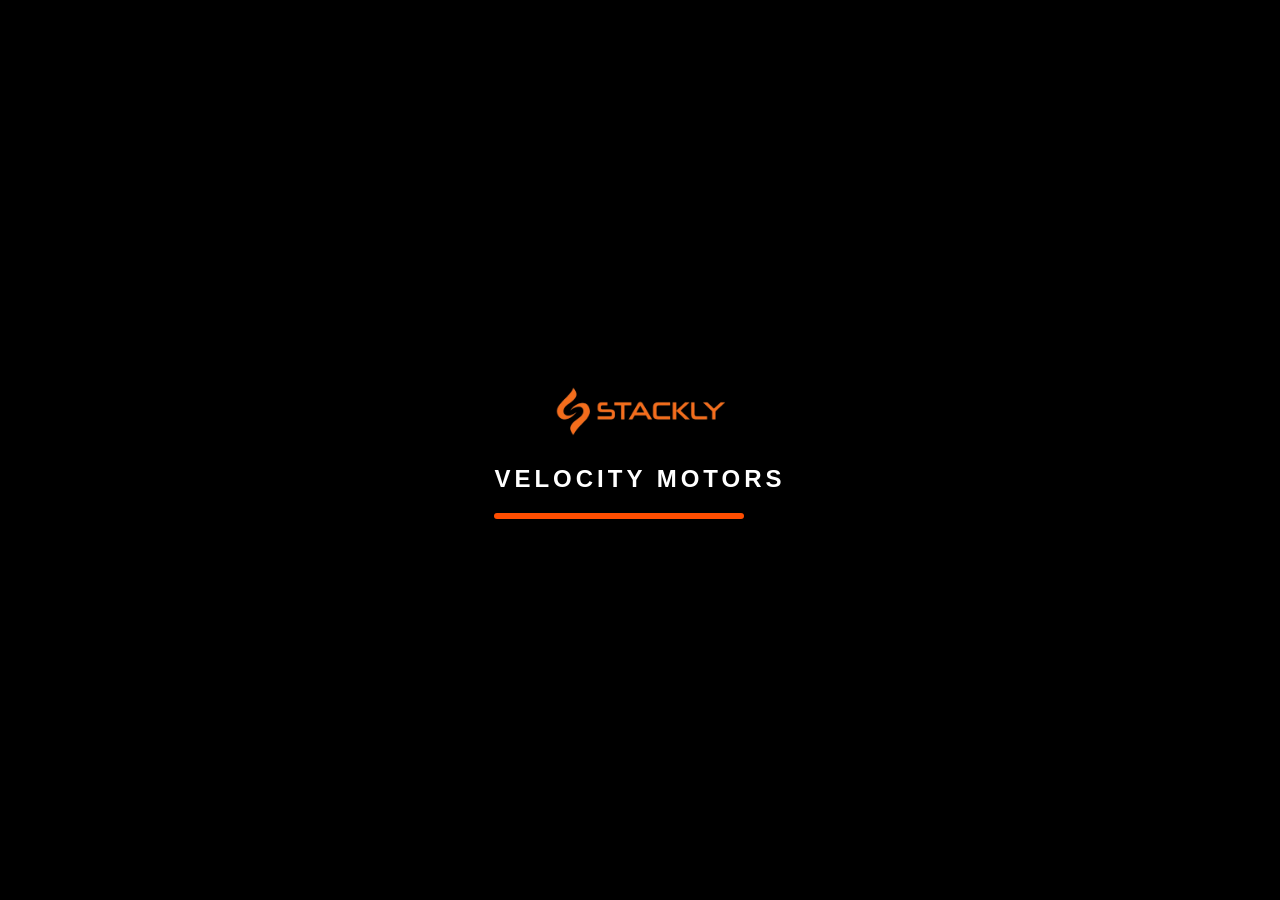
==== index.html @ b13e16f6 "first commit" ====
<!DOCTYPE html>
<html lang="en">
<head>
<meta charset="UTF-8">
<meta name="viewport" content="width=device-width, initial-scale=1.0">
<title>Velocity Motors</title>
<link rel="stylesheet" href="style.css">
<link rel="stylesheet"
href="https://cdnjs.cloudflare.com/ajax/libs/font-awesome/6.5.1/css/all.min.css">


</head>
<body>

    <div id="loader">
    <div class="loader-content">
        <img src="./logo1.webp" alt="Velocity Logo">
        <h2>VELOCITY MOTORS</h2>

        <div class="progress-bar">
            <div class="progress"></div>
        </div>
    </div>
</div>

<div id="main-content">

<header>
    <div class="logo">
        <img src="./logo1.webp" alt="logo">
    </div>

    <nav>
        <a href="#">Home</a>
        <a href="#">Cars</a>
        <a href="#">Features</a>
        <a href="#">Contact</a>
    </nav>

    <button class="btn">Book Test Drive</button>
</header>

<section class="hero">
    <div class="hero-content">
        <h1>Drive The Future</h1>
        <p>
            Discover luxury, speed and innovation with our
            premium automotive collection.
        </p>

        <div class="hero-buttons">
            <button class="btn">Explore Cars</button>
            <button class="outline-btn">Learn More</button>
        </div>
    </div>
</section>

<section class="stats">
    <div class="stat">
        <h2 id="cars">0</h2>
        <p>Premium Cars</p>
    </div>

    <div class="stat">
        <h2 id="customers">0</h2>
        <p>Happy Customers</p>
    </div>

    <div class="stat">
        <h2 id="awards">0</h2>
        <p>Awards Won</p>
    </div>
</section>

<section class="features">

    <h2>Why Choose Us</h2>

    <div class="feature-grid">

        <div class="card">
            <i class="fas fa-car"></i>
            <h3>Luxury Collection</h3>
            <p>Latest premium vehicles with world class design.</p>
        </div>

        <div class="card">
            <i class="fas fa-gauge-high"></i>
            <h3>High Performance</h3>
            <p>Experience speed and power like never before.</p>
        </div>

        <div class="card">
            <i class="fas fa-shield"></i>
            <h3>Advanced Safety</h3>
            <p>Modern safety technologies for every drive.</p>
        </div>

    </div>

</section>

<section class="showcase">

    <h2>Featured Vehicles</h2>

    <div class="cars">

        <div class="car-card">
            <img src="./header1.webp" alt="">
            <h3>Sport Edition</h3>
        </div>

        <div class="car-card">
            <img src="./header2.webp" alt="">
            <h3>Luxury SUV</h3>
        </div>

        <div class="car-card">
            <img src="./header3.webp" alt="">
            <h3>Electric Future</h3>
        </div>

    </div>

</section>

<section class="cta">
    <h2>Ready For Your Dream Car?</h2>
    <button class="btn">Schedule Test Drive</button>
</section>

<footer>
    <p>© 2026 Velocity Motors. All Rights Reserved.</p>
</footer>

 <script src="main.js"></script>


</body>
</html>
---- style.css ----
*{
margin:0;
padding:0;
box-sizing:border-box;
font-family:'Poppins',sans-serif;
scroll-behavior:smooth;
}

body{
background:#0a0a0a;
color:white;
}

header{
position:fixed;
width:100%;
top:0;
padding:20px 8%;
display:flex;
justify-content:space-between;
align-items:center;
background:rgba(0,0,0,.8);
backdrop-filter:blur(10px);
z-index:1000;
}

.logo{
font-size:30px;
font-weight:700;
color:#ff4d00;
}

.logo img{
    height: 60px;
    width: auto;
    object-fit: contain;
}
nav a{
color:white;
text-decoration:none;
margin:0 15px;
}

.btn{
background:#ff4d00;
color:white;
padding:12px 25px;
border:none;
border-radius:30px;
cursor:pointer;
font-weight:600;
}

.outline-btn{
padding:12px 25px;
background:transparent;
border:2px solid white;
color:white;
border-radius:30px;
margin-left:10px;
cursor:pointer;
}

.hero{
height:100vh;
background:
linear-gradient(rgba(0,0,0,.5),rgba(0,0,0,.7)),
url("./background.webp");
background-size:cover;
background-position:center;
display:flex;
justify-content:center;
align-items:center;
text-align:center;
}

.hero-content{
max-width:800px;
animation:fadeUp 1.2s ease;
}

.hero h1{
font-size:70px;
margin-bottom:20px;
}

.hero p{
font-size:20px;
line-height:1.8;
margin-bottom:25px;
}

.stats{
padding:80px 10%;
display:flex;
justify-content:space-around;
background:#111;
}

.stat h2{
font-size:55px;
color:#ff4d00;
}

.features{
padding:100px 10%;
text-align:center;
}

.features h2{
font-size:45px;
margin-bottom:50px;
}

.feature-grid{
display:grid;
grid-template-columns:repeat(auto-fit,minmax(250px,1fr));
gap:30px;
}

.card{
background:#141414;
padding:35px;
border-radius:15px;
transition:.4s;
}

.card:hover{
transform:translateY(-10px);
}

.card i{
font-size:40px;
color:#ff4d00;
margin-bottom:20px;
}

.showcase{
padding:100px 10%;
}

.showcase h2{
text-align:center;
font-size:45px;
margin-bottom:50px;
}

.cars{
display:grid;
grid-template-columns:repeat(auto-fit,minmax(300px,1fr));
gap:25px;
}

.car-card{
overflow:hidden;
border-radius:15px;
background:#141414;
}

.car-card img{
width:100%;
height:250px;
object-fit:cover;
transition:.5s;
}

.car-card:hover img{
transform:scale(1.1);
}

.car-card h3{
padding:20px;
text-align:center;
}

.cta{
padding:100px 20px;
text-align:center;
background:#111;
}

.cta h2{
font-size:45px;
margin-bottom:25px;
}

footer{
padding:25px;
text-align:center;
background:black;
}

@keyframes fadeUp{
from{
opacity:0;
transform:translateY(50px);
}
to{
opacity:1;
transform:translateY(0);
}
}

@media(max-width:768px){

header{
flex-direction:column;
gap:15px;
}

.hero h1{
font-size:45px;
}

.stats{
flex-direction:column;
gap:30px;
text-align:center;
}
}

/* Loader Screen */

#loader{
    position:fixed;
    top:0;
    left:0;
    width:100%;
    height:100vh;
    background:#000;
    display:flex;
    justify-content:center;
    align-items:center;
    z-index:99999;
}

.loader-content{
    text-align:center;
}

.loader-content img{
    width:180px;
    margin-bottom:20px;
}

.loader-content h2{
    color:#fff;
    letter-spacing:4px;
    margin-bottom:20px;
}

.progress-bar{
    width:250px;
    height:6px;
    background:#222;
    border-radius:50px;
    overflow:hidden;
}

.progress{
    width:0%;
    height:100%;
    background:#ff4d00;
    animation:loading 3s linear forwards;
}

@keyframes loading{
    from{
        width:0%;
    }
    to{
        width:100%;
    }
}

#main-content{
    display:none;
}
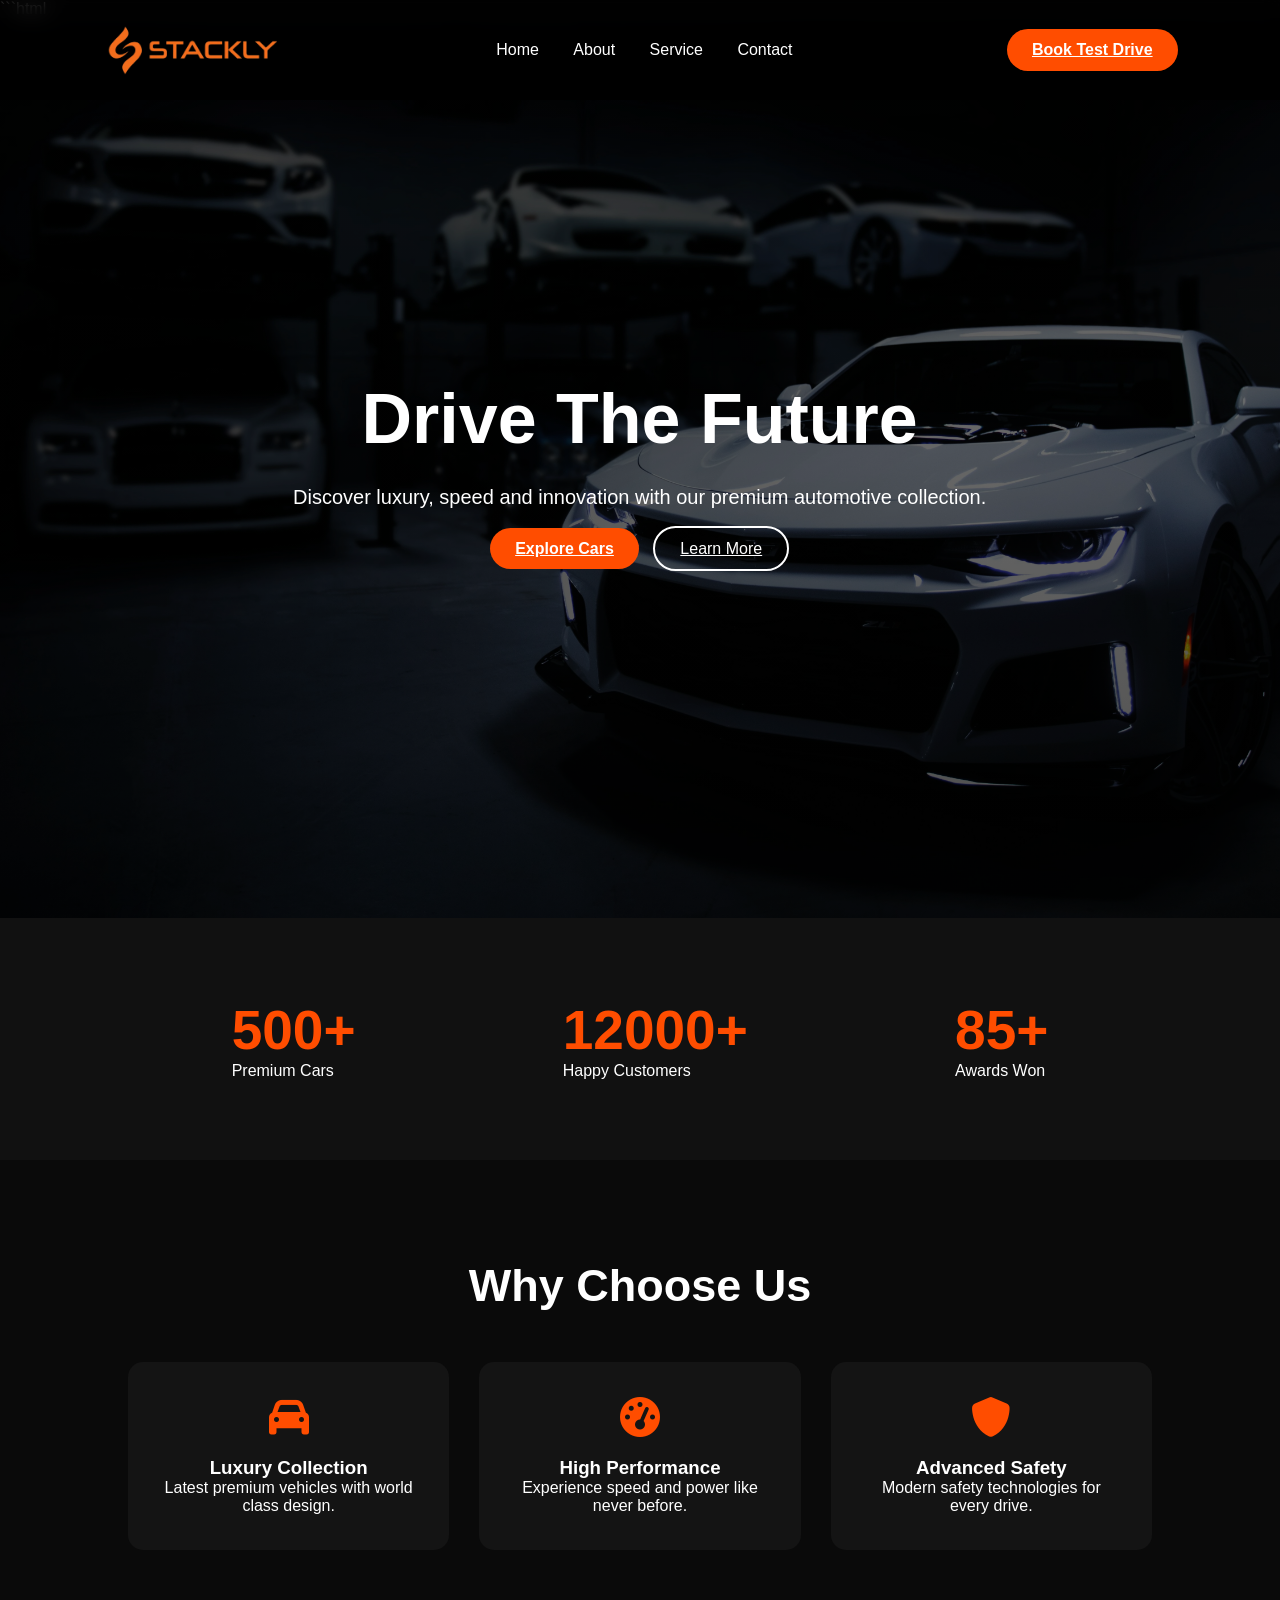
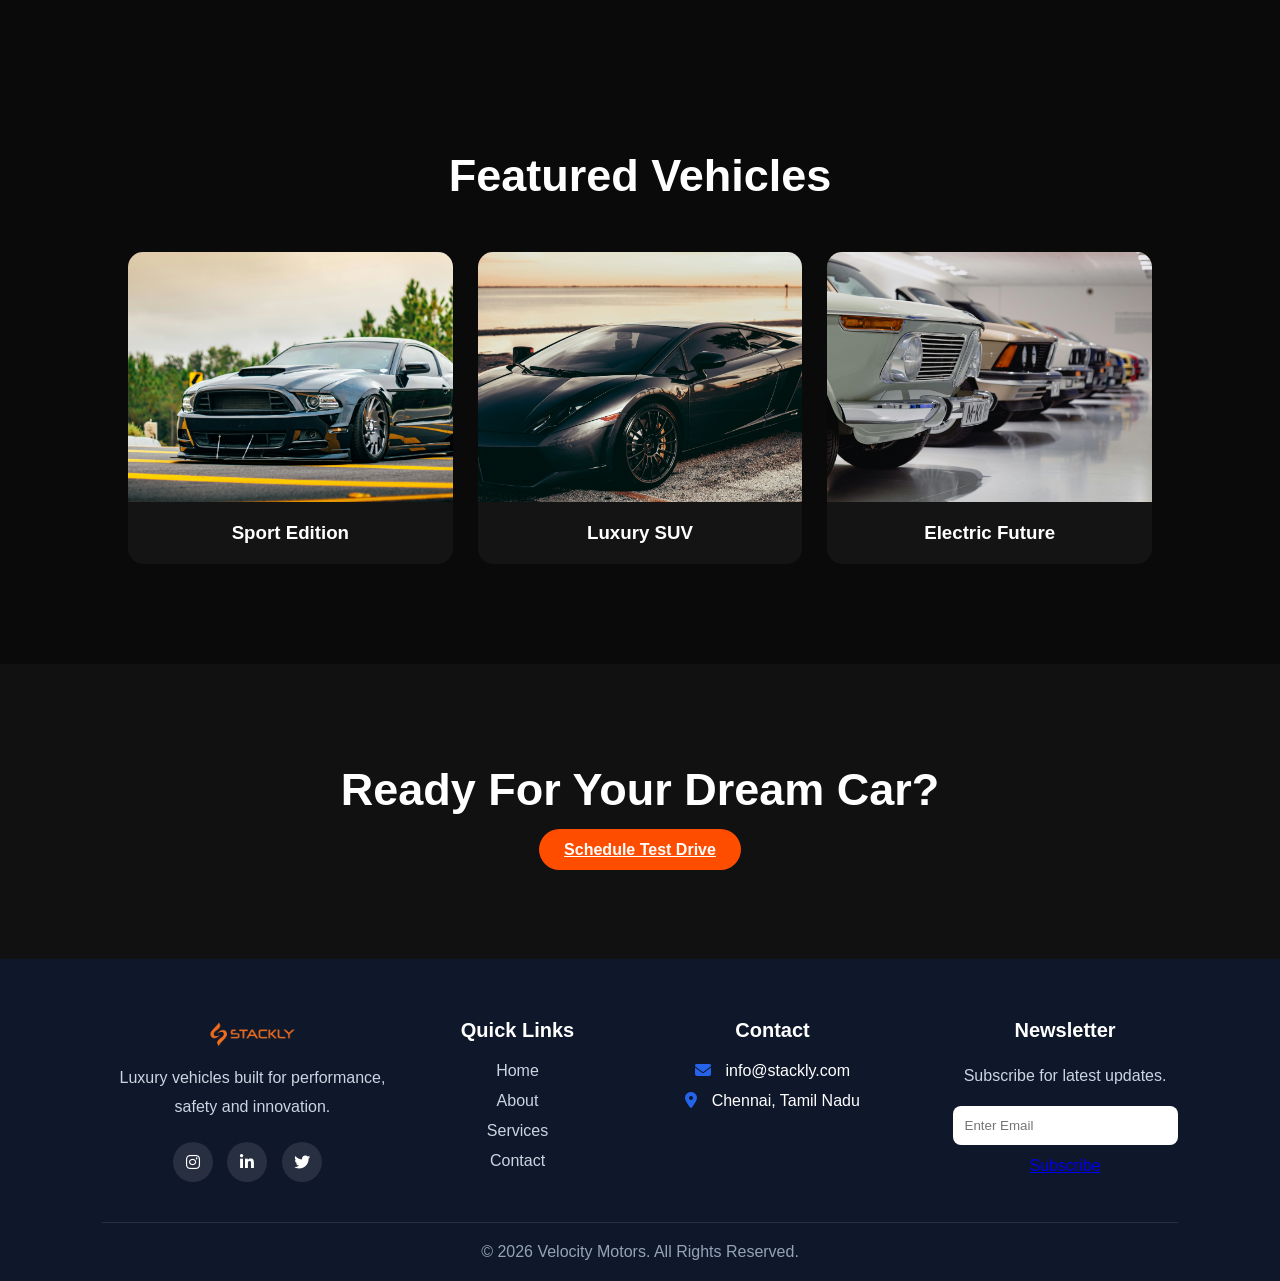
==== commit 96d56958: "chnges" ====
--- a/index.html
+++ b/index.html
@@ -1,61 +1,64 @@
+```html
 <!DOCTYPE html>
 <html lang="en">
 <head>
 <meta charset="UTF-8">
 <meta name="viewport" content="width=device-width, initial-scale=1.0">
-<title>Velocity Motors</title>
+<title>Automotive Motors</title>
+
 <link rel="stylesheet" href="style.css">
+
 <link rel="stylesheet"
 href="https://cdnjs.cloudflare.com/ajax/libs/font-awesome/6.5.1/css/all.min.css">
 
-
 </head>
 <body>
 
-    <div id="loader">
-    <div class="loader-content">
-        <img src="./logo1.webp" alt="Velocity Logo">
-        <h2>VELOCITY MOTORS</h2>
-
-        <div class="progress-bar">
-            <div class="progress"></div>
-        </div>
-    </div>
-</div>
-
-<div id="main-content">
-
 <header>
+
     <div class="logo">
-        <img src="./logo1.webp" alt="logo">
+        <a href="index.html">
+            <img src="./assests/logo1.webp" alt="Velocity Motors Logo">
+        </a>
+    </div>
+
+    <div class="menu-toggle">
+        <i class="fas fa-bars"></i>
     </div>
 
     <nav>
-        <a href="#">Home</a>
-        <a href="#">Cars</a>
-        <a href="#">Features</a>
-        <a href="#">Contact</a>
+        <a href="index.html">Home</a>
+        <a href="about.html">About</a>
+        <a href="services.html">Service</a>
+        <a href="contact.html">Contact</a>
     </nav>
 
-    <button class="btn">Book Test Drive</button>
+    <a href="404.html" class="btn">Book Test Drive</a>
+
 </header>
 
 <section class="hero">
+
     <div class="hero-content">
+
         <h1>Drive The Future</h1>
+
         <p>
             Discover luxury, speed and innovation with our
             premium automotive collection.
         </p>
 
         <div class="hero-buttons">
-            <button class="btn">Explore Cars</button>
-            <button class="outline-btn">Learn More</button>
-        </div>
-    </div>
+            <a href="404.html" class="btn">Explore Cars</a>
+            <a href="404.html" class="outline-btn">Learn More</a>
+        </div>
+
+    </div>
+
 </section>
 
 <section class="stats">
+
     <div class="stat">
         <h2 id="cars">0</h2>
         <p>Premium Cars</p>
@@ -70,6 +73,7 @@
         <h2 id="awards">0</h2>
         <p>Awards Won</p>
     </div>
+
 </section>
 
 <section class="features">
@@ -107,17 +111,17 @@
     <div class="cars">
 
         <div class="car-card">
-            <img src="./header1.webp" alt="">
+            <img src="./assests/header1.webp" alt="Sport Edition">
             <h3>Sport Edition</h3>
         </div>
 
         <div class="car-card">
-            <img src="./header2.webp" alt="">
+            <img src="./assests/header2.webp" alt="Luxury SUV">
             <h3>Luxury SUV</h3>
         </div>
 
         <div class="car-card">
-            <img src="./header3.webp" alt="">
+            <img src="./assests/header3.webp" alt="Electric Future">
             <h3>Electric Future</h3>
         </div>
 
@@ -126,16 +130,132 @@
 </section>
 
 <section class="cta">
+
     <h2>Ready For Your Dream Car?</h2>
-    <button class="btn">Schedule Test Drive</button>
-</section>
-
-<footer>
-    <p>© 2026 Velocity Motors. All Rights Reserved.</p>
+
+    <a href="404.html" class="btn">
+        Schedule Test Drive
+    </a>
+
+</section>
+
+<footer class="footer">
+
+    <div class="container">
+
+        <div class="row">
+
+            <div class="col-lg-4">
+
+                <a href="index.html">
+                    <img src="./assests/logo1.webp"
+                    class="footer-logo"
+                    alt="Logo">
+                </a>
+
+                <p>
+                    Luxury vehicles built for performance,
+                    safety and innovation.
+                </p>
+
+                <div class="social-icons">
+
+                    <a href="404.html">
+                        <i class="fab fa-instagram"></i>
+                    </a>
+
+                    <a href="404.html">
+                        <i class="fab fa-linkedin-in"></i>
+                    </a>
+
+                    <a href="404.html">
+                        <i class="fab fa-twitter"></i>
+                    </a>
+
+                </div>
+
+            </div>
+
+            <div class="col-lg-2">
+
+                <h4>Quick Links</h4>
+
+                <ul class="footer-links">
+
+                    <li>
+                        <a href="index.html">Home</a>
+                    </li>
+
+                    <li>
+                        <a href="about.html">About</a>
+                    </li>
+
+                    <li>
+                        <a href="services.html">Services</a>
+                    </li>
+
+                    <li>
+                        <a href="contact.html">Contact</a>
+                    </li>
+
+                </ul>
+
+            </div>
+
+            <div class="col-lg-3">
+
+                <h4>Contact</h4>
+
+                <ul class="contact-info">
+
+                    <li>
+                        <i class="fas fa-envelope"></i>
+                        info@stackly.com
+                    </li>
+
+                    <li>
+                        <i class="fas fa-map-marker-alt"></i>
+                        Chennai, Tamil Nadu
+                    </li>
+
+                </ul>
+
+            </div>
+
+            <div class="col-lg-3">
+
+                <h4>Newsletter</h4>
+
+                <p>
+                    Subscribe for latest updates.
+                </p>
+
+                <div class="newsletter">
+
+                    <input type="email"
+                    placeholder="Enter Email">
+
+                    <a href="404.html"
+                    class="subscribe-btn">
+                        Subscribe
+                    </a>
+
+                </div>
+
+            </div>
+
+        </div>
+
+        <div class="footer-bottom">
+            © 2026 Velocity Motors.
+            All Rights Reserved.
+        </div>
+
+    </div>
+
 </footer>
 
- <script src="main.js"></script>
-
+<script src="main.js"></script>
 
 </body>
-</html>+</html>
--- a/style.css
+++ b/style.css
@@ -65,7 +65,7 @@
 height:100vh;
 background:
 linear-gradient(rgba(0,0,0,.5),rgba(0,0,0,.7)),
-url("./background.webp");
+url("./assests/background.webp");
 background-size:cover;
 background-position:center;
 display:flex;
@@ -219,50 +219,6 @@
 }
 }
 
-/* Loader Screen */
-
-#loader{
-    position:fixed;
-    top:0;
-    left:0;
-    width:100%;
-    height:100vh;
-    background:#000;
-    display:flex;
-    justify-content:center;
-    align-items:center;
-    z-index:99999;
-}
-
-.loader-content{
-    text-align:center;
-}
-
-.loader-content img{
-    width:180px;
-    margin-bottom:20px;
-}
-
-.loader-content h2{
-    color:#fff;
-    letter-spacing:4px;
-    margin-bottom:20px;
-}
-
-.progress-bar{
-    width:250px;
-    height:6px;
-    background:#222;
-    border-radius:50px;
-    overflow:hidden;
-}
-
-.progress{
-    width:0%;
-    height:100%;
-    background:#ff4d00;
-    animation:loading 3s linear forwards;
-}
 
 @keyframes loading{
     from{
@@ -275,4 +231,1625 @@
 
 #main-content{
     display:none;
+}
+
+
+/* Footer */
+
+.footer{
+    background:#0f172a;
+    color:#fff;
+    padding:60px 8% 20px;
+}
+
+.footer .container{
+    width:100%;
+}
+
+.footer .row{
+    display:grid;
+    grid-template-columns:2fr 1fr 1.5fr 1.5fr;
+    gap:40px;
+}
+
+.footer-logo{
+    width:90px;
+    margin-bottom:15px;
+    cursor:pointer;
+    transition:0.3s;
+}
+
+.footer-logo:hover{
+    transform:scale(1.08);
+}
+
+.footer p{
+    color:#cbd5e1;
+    line-height:1.8;
+}
+
+.footer h4{
+    margin-bottom:20px;
+    font-size:20px;
+    color:#fff;
+}
+
+.social-icons{
+    margin-top:20px;
+}
+
+.social-icons a{
+    width:40px;
+    height:40px;
+    display:inline-flex;
+    align-items:center;
+    justify-content:center;
+    background:rgba(255,255,255,0.1);
+    border-radius:50%;
+    color:#fff;
+    text-decoration:none;
+    margin-right:10px;
+    transition:0.3s;
+}
+
+.social-icons a:hover{
+    background:#2563eb;
+    transform:translateY(-3px);
+}
+
+.footer-links,
+.contact-info{
+    list-style:none;
+    padding:0;
+}
+
+.footer-links li,
+.contact-info li{
+    margin-bottom:12px;
+}
+
+.footer-links a{
+    color:#cbd5e1;
+    text-decoration:none;
+    transition:0.3s;
+}
+
+.footer-links a:hover{
+    color:#fff;
+    padding-left:5px;
+}
+
+.contact-info i{
+    margin-right:10px;
+    color:#2563eb;
+}
+
+.newsletter{
+    display:flex;
+    flex-direction:column;
+    gap:12px;
+    margin-top:15px;
+}
+
+.newsletter input{
+    padding:12px;
+    border:none;
+    border-radius:8px;
+    outline:none;
+}
+
+.newsletter button{
+    background:#2563eb;
+    color:#fff;
+    border:none;
+    padding:12px;
+    border-radius:8px;
+    cursor:pointer;
+    transition:0.3s;
+}
+
+.newsletter button:hover{
+    background:#1d4ed8;
+}
+
+.footer-bottom{
+    border-top:1px solid rgba(255,255,255,0.1);
+    margin-top:40px;
+    padding-top:20px;
+    text-align:center;
+    color:#94a3b8;
+}
+
+/* Mobile Responsive */
+
+@media(max-width:768px){
+
+    .footer .row{
+        grid-template-columns:1fr;
+        gap:30px;
+    }
+
+    .footer{
+        text-align:center;
+    }
+
+    .social-icons{
+        justify-content:center;
+    }
+
+    .newsletter{
+        max-width:350px;
+        margin:auto;
+    }
+}
+/* Mobile Responsive */
+
+@media(max-width:768px){
+
+    .footer{
+        text-align:center;
+    }
+
+    .footer-container{
+        grid-template-columns:1fr;
+    }
+
+    .footer-brand{
+        max-width:100%;
+    }
+
+    .footer-logo{
+        width:70px;
+    }
+}
+
+/* Hamburger Menu */
+
+.menu-toggle{
+    display:none;
+    font-size:28px;
+    color:white;
+    cursor:pointer;
+}
+
+/* Mobile Navbar */
+
+@media(max-width:768px){
+
+    header{
+        flex-direction:row;
+        justify-content:space-between;
+    }
+
+    .menu-toggle{
+        display:block;
+    }
+
+nav{
+    position:absolute;
+    top:90px;
+    left:0;
+    width:100%;
+
+    background:#111;
+    flex-direction:column;
+    text-align:center;
+    padding:20px 0;
+
+    /* 🔥 IMPORTANT FIX */
+    display:flex;
+    flex-direction:column;
+
+    opacity:0;
+    visibility:hidden;
+    transform:translateY(-20px);
+    transition:0.4s ease;
+
+    pointer-events:none;
+}
+
+nav.active{
+    opacity:1;
+    visibility:visible;
+    transform:translateY(0);
+    pointer-events:auto;
+}
+
+    nav a{
+        margin:15px 0;
+        display:block;
+    }
+
+    header .btn{
+        display:none;
+    }
+
+    .hero h1{
+        font-size:45px;
+    }
+
+    .stats{
+        flex-direction:column;
+        gap:30px;
+        text-align:center;
+    }
+}
+
+
+
+.about-section{
+    padding:140px 8% 80px;
+    min-height:100vh;
+    position:relative;
+    overflow:hidden;
+}
+
+/* Background Glow */
+
+.about-section::before{
+    content:"";
+    position:absolute;
+    width:450px;
+    height:450px;
+    background:#ff4d00;
+    filter:blur(180px);
+    opacity:.15;
+    top:-100px;
+    left:-100px;
+}
+
+.about-section::after{
+    content:"";
+    position:absolute;
+    width:400px;
+    height:400px;
+    background:#2563eb;
+    filter:blur(180px);
+    opacity:.12;
+    bottom:-100px;
+    right:-100px;
+}
+
+.about-section .container{
+    position:relative;
+    z-index:2;
+}
+
+.about-section h1{
+    text-align:center;
+    font-size:60px;
+    margin-bottom:30px;
+    color:#fff;
+    text-shadow:0 0 20px rgba(255,77,0,.5);
+}
+
+.about-intro{
+    max-width:900px;
+    margin:0 auto 60px;
+    text-align:center;
+    color:#ddd;
+    line-height:1.9;
+    font-size:18px;
+}
+
+/* Image + Content */
+
+.about-content{
+    display:grid;
+    grid-template-columns:1fr 1fr;
+    gap:50px;
+    align-items:center;
+    margin-top:50px;
+}
+
+.about-image img{
+    width:100%;
+    border-radius:25px;
+    border:1px solid rgba(255,255,255,.15);
+
+    background:rgba(255,255,255,.05);
+    backdrop-filter:blur(20px);
+
+    box-shadow:
+    0 8px 32px rgba(0,0,0,.35);
+
+    transition:.5s;
+}
+
+.about-image img:hover{
+    transform:scale(1.03);
+}
+
+.about-text{
+    background:rgba(255,255,255,.06);
+    backdrop-filter:blur(20px);
+    border:1px solid rgba(255,255,255,.1);
+    border-radius:25px;
+    padding:35px;
+}
+
+.about-text h2{
+    color:#ff4d00;
+    margin-bottom:20px;
+}
+
+.about-text p{
+    color:#ddd;
+    line-height:1.9;
+    margin-bottom:15px;
+}
+
+/* Mission Vision */
+
+.mission-vision{
+    margin-top:80px;
+
+    display:grid;
+    grid-template-columns:repeat(auto-fit,minmax(280px,1fr));
+    gap:30px;
+}
+
+.about-card{
+    background:rgba(255,255,255,.06);
+    backdrop-filter:blur(20px);
+
+    border:1px solid rgba(255,255,255,.1);
+
+    border-radius:20px;
+
+    padding:35px;
+    text-align:center;
+
+    transition:.4s;
+}
+
+.about-card:hover{
+    transform:translateY(-10px);
+    box-shadow:0 10px 40px rgba(255,77,0,.2);
+}
+
+.about-card i{
+    font-size:40px;
+    color:#ff4d00;
+    margin-bottom:15px;
+}
+
+.about-card h3{
+    margin-bottom:15px;
+}
+
+.about-card p{
+    color:#ccc;
+    line-height:1.8;
+}
+
+/* Stats */
+
+.about-stats{
+    margin-top:80px;
+
+    display:grid;
+    grid-template-columns:repeat(auto-fit,minmax(200px,1fr));
+    gap:25px;
+}
+
+.stat-box{
+    text-align:center;
+
+    background:rgba(255,255,255,.06);
+
+    backdrop-filter:blur(20px);
+
+    border:1px solid rgba(255,255,255,.1);
+
+    border-radius:20px;
+
+    padding:35px;
+}
+
+.stat-box h2{
+    font-size:50px;
+    color:#ff4d00;
+    margin-bottom:10px;
+
+    text-shadow:0 0 15px rgba(255,77,0,.4);
+}
+
+.stat-box p{
+    color:#ddd;
+}
+
+/* Animation */
+
+.about-content,
+.about-card,
+.stat-box{
+    animation:fadeUp 1s ease;
+}
+
+@keyframes fadeUp{
+
+    from{
+        opacity:0;
+        transform:translateY(60px);
+    }
+
+    to{
+        opacity:1;
+        transform:translateY(0);
+    }
+}
+
+/* Mobile */
+
+@media(max-width:768px){
+
+    .about-section h1{
+        font-size:40px;
+    }
+
+    .about-content{
+        grid-template-columns:1fr;
+    }
+
+    .about-text{
+        padding:25px;
+    }
+
+    .stat-box h2{
+        font-size:38px;
+    }
+}
+
+/* Card Content Animation */
+
+.about-card{
+    overflow:hidden;
+    position:relative;
+}
+
+/* Icon */
+
+.about-card i{
+    font-size:40px;
+    color:#ff4d00;
+    margin-bottom:15px;
+    transition:all .8s ease;
+}
+
+/* Heading */
+
+.about-card h3{
+    margin-bottom:15px;
+    transition:all .8s ease;
+}
+
+/* Paragraph */
+
+.about-card p{
+    color:#ccc;
+    line-height:1.8;
+    transition:all .8s ease;
+}
+
+/* Hover Effect */
+
+.about-card:hover i{
+    animation:iconMove 1.2s ease;
+}
+
+.about-card:hover h3{
+    animation:titleMove 1.4s ease;
+}
+
+.about-card:hover p{
+    animation:textMove 1.6s ease;
+}
+
+/* Icon Out-In */
+
+@keyframes iconMove{
+
+    0%{
+        opacity:1;
+        transform:translateY(0);
+    }
+
+    50%{
+        opacity:0;
+        transform:translateY(-40px);
+    }
+
+    100%{
+        opacity:1;
+        transform:translateY(0);
+    }
+}
+
+/* Heading Out-In */
+
+@keyframes titleMove{
+
+    0%{
+        opacity:1;
+        transform:translateX(0);
+    }
+
+    50%{
+        opacity:0;
+        transform:translateX(-60px);
+    }
+
+    100%{
+        opacity:1;
+        transform:translateX(0);
+    }
+}
+
+/* Paragraph Out-In */
+
+@keyframes textMove{
+
+    0%{
+        opacity:1;
+        transform:translateY(0);
+    }
+
+    50%{
+        opacity:0;
+        transform:translateY(60px);
+    }
+
+    100%{
+        opacity:1;
+        transform:translateY(0);
+    }
+}
+
+/* Stats Hover Animation */
+
+.stat-box{
+    overflow:hidden;
+    position:relative;
+    transition:.5s;
+}
+
+.stat-box:hover{
+    transform:translateY(-10px);
+    box-shadow:0 10px 40px rgba(255,77,0,.25);
+}
+
+/* Number */
+
+.stat-box:hover h2{
+    animation:numberOutIn 1.4s ease;
+}
+
+/* Text */
+
+.stat-box:hover p{
+    animation:textOutIn 1.6s ease;
+}
+
+/* Number Out → In */
+
+@keyframes numberOutIn{
+
+    0%{
+        opacity:1;
+        transform:translateY(0);
+    }
+
+    40%{
+        opacity:0;
+        transform:translateY(-80px);
+    }
+
+    41%{
+        opacity:0;
+        transform:translateY(80px);
+    }
+
+    100%{
+        opacity:1;
+        transform:translateY(0);
+    }
+}
+
+/* Text Out → In */
+
+@keyframes textOutIn{
+
+    0%{
+        opacity:1;
+        transform:translateY(0);
+    }
+
+    40%{
+        opacity:0;
+        transform:translateY(60px);
+    }
+
+    41%{
+        opacity:0;
+        transform:translateY(-60px);
+    }
+
+    100%{
+        opacity:1;
+        transform:translateY(0);
+    }
+}
+
+
+/* =========================
+   SERVICES PAGE
+========================= */
+
+.services-section{
+    padding:140px 8% 80px;
+    min-height:100vh;
+    position:relative;
+    overflow:hidden;
+}
+
+/* Background Glow */
+
+.services-section::before{
+    content:"";
+    position:absolute;
+    width:500px;
+    height:500px;
+    background:#ff4d00;
+    filter:blur(180px);
+    opacity:.15;
+    top:-120px;
+    left:-120px;
+}
+
+.services-section::after{
+    content:"";
+    position:absolute;
+    width:450px;
+    height:450px;
+    background:#2563eb;
+    filter:blur(180px);
+    opacity:.12;
+    bottom:-120px;
+    right:-120px;
+}
+
+.services-section .container{
+    position:relative;
+    z-index:2;
+}
+
+.services-section h1{
+    text-align:center;
+    font-size:60px;
+    margin-bottom:30px;
+    color:#fff;
+    text-shadow:0 0 20px rgba(255,77,0,.4);
+}
+
+.service-intro{
+    max-width:900px;
+    margin:0 auto 60px;
+    text-align:center;
+    color:#ddd;
+    line-height:1.9;
+    font-size:18px;
+}
+
+/* =========================
+   OVERVIEW
+========================= */
+
+.service-overview{
+    display:grid;
+    grid-template-columns:1fr 1fr;
+    gap:50px;
+    align-items:center;
+    margin-bottom:80px;
+}
+
+.service-image img{
+    width:100%;
+    border-radius:25px;
+    border:1px solid rgba(255,255,255,.1);
+
+    background:rgba(255,255,255,.05);
+    backdrop-filter:blur(20px);
+
+    box-shadow:0 8px 32px rgba(0,0,0,.3);
+
+    transition:.5s;
+}
+
+.service-image img:hover{
+    transform:scale(1.03);
+}
+
+.service-content{
+    background:rgba(255,255,255,.06);
+    backdrop-filter:blur(20px);
+
+    border:1px solid rgba(255,255,255,.1);
+
+    border-radius:25px;
+
+    padding:35px;
+}
+
+.service-content h2{
+    color:#ff4d00;
+    margin-bottom:20px;
+}
+
+.service-content p{
+    color:#ddd;
+    line-height:1.9;
+    margin-bottom:15px;
+}
+
+/* =========================
+   SERVICE CARDS
+========================= */
+
+.service-grid{
+    display:grid;
+    grid-template-columns:repeat(auto-fit,minmax(260px,1fr));
+    gap:30px;
+    margin-bottom:80px;
+}
+
+.service-card{
+    background:rgba(255,255,255,.06);
+    backdrop-filter:blur(20px);
+
+    border:1px solid rgba(255,255,255,.1);
+
+    border-radius:20px;
+
+    padding:35px;
+    text-align:center;
+
+    transition:.4s;
+}
+
+.service-card:hover{
+    transform:translateY(-10px);
+    box-shadow:0 15px 40px rgba(255,77,0,.25);
+}
+
+.service-card i{
+    font-size:42px;
+    color:#ff4d00;
+    margin-bottom:15px;
+}
+
+.service-card h3{
+    margin-bottom:15px;
+}
+
+.service-card p{
+    color:#ccc;
+    line-height:1.8;
+}
+
+/* =========================
+   FEATURED SERVICES
+========================= */
+
+.featured-services h2{
+    text-align:center;
+    margin-bottom:40px;
+    font-size:40px;
+}
+
+.featured-grid{
+    display:grid;
+    grid-template-columns:repeat(auto-fit,minmax(280px,1fr));
+    gap:30px;
+    margin-bottom:80px;
+}
+
+.featured-card{
+    background:rgba(255,255,255,.06);
+    backdrop-filter:blur(20px);
+
+    border:1px solid rgba(255,255,255,.1);
+
+    border-radius:20px;
+    overflow:hidden;
+
+    transition:.4s;
+}
+
+.featured-card:hover{
+    transform:translateY(-10px);
+}
+
+.featured-card img{
+    width:100%;
+    height:240px;
+    object-fit:cover;
+}
+
+.featured-card h3{
+    padding:20px 20px 10px;
+}
+
+.featured-card p{
+    padding:0 20px 20px;
+    color:#ccc;
+    line-height:1.8;
+}
+
+/* =========================
+   PROCESS
+========================= */
+
+.service-process h2{
+    text-align:center;
+    margin-bottom:40px;
+    font-size:40px;
+}
+
+.process-grid{
+    display:grid;
+    grid-template-columns:repeat(auto-fit,minmax(220px,1fr));
+    gap:25px;
+}
+
+.process-box{
+    background:rgba(255,255,255,.06);
+    backdrop-filter:blur(20px);
+
+    border:1px solid rgba(255,255,255,.1);
+
+    border-radius:20px;
+
+    text-align:center;
+    padding:35px;
+
+    transition:.4s;
+}
+
+.process-box:hover{
+    transform:translateY(-10px);
+}
+
+.process-box span{
+    display:inline-block;
+    font-size:45px;
+    font-weight:700;
+    color:#ff4d00;
+    margin-bottom:15px;
+}
+
+.process-box p{
+    color:#ccc;
+    line-height:1.8;
+}
+
+/* =========================
+   ANIMATION
+========================= */
+
+.service-overview,
+.service-card,
+.featured-card,
+.process-box{
+    animation:fadeUp 1s ease;
+}
+
+@keyframes fadeUp{
+
+    from{
+        opacity:0;
+        transform:translateY(60px);
+    }
+
+    to{
+        opacity:1;
+        transform:translateY(0);
+    }
+}
+
+/* =========================
+   MOBILE
+========================= */
+
+@media(max-width:768px){
+
+    .services-section h1{
+        font-size:40px;
+    }
+
+    .service-overview{
+        grid-template-columns:1fr;
+    }
+
+    .service-content{
+        padding:25px;
+    }
+
+    .featured-services h2,
+    .service-process h2{
+        font-size:30px;
+    }
+}
+
+/* =========================
+   OUT → IN ANIMATION SYSTEM
+========================= */
+
+/* default hidden state */
+
+.service-intro,
+.service-overview,
+.service-card,
+.featured-card,
+.process-box{
+    opacity:0;
+    transform:translateY(80px);
+    filter:blur(5px);
+}
+
+/* trigger animation */
+
+.service-intro{
+    animation:introIn 1.2s ease forwards;
+}
+
+.service-overview{
+    animation:sectionIn 1.4s ease forwards;
+    animation-delay:.3s;
+}
+
+.service-card:nth-child(1){
+    animation:cardIn 1.2s ease forwards;
+    animation-delay:.6s;
+}
+
+.service-card:nth-child(2){
+    animation:cardIn 1.2s ease forwards;
+    animation-delay:.8s;
+}
+
+.service-card:nth-child(3){
+    animation:cardIn 1.2s ease forwards;
+    animation-delay:1s;
+}
+
+.service-card:nth-child(4){
+    animation:cardIn 1.2s ease forwards;
+    animation-delay:1.2s;
+}
+
+.featured-card:nth-child(1){
+    animation:cardIn 1.2s ease forwards;
+    animation-delay:1.4s;
+}
+
+.featured-card:nth-child(2){
+    animation:cardIn 1.2s ease forwards;
+    animation-delay:1.6s;
+}
+
+.featured-card:nth-child(3){
+    animation:cardIn 1.2s ease forwards;
+    animation-delay:1.8s;
+}
+
+.process-box:nth-child(1){
+    animation:cardIn 1.2s ease forwards;
+    animation-delay:2s;
+}
+
+.process-box:nth-child(2){
+    animation:cardIn 1.2s ease forwards;
+    animation-delay:2.2s;
+}
+
+.process-box:nth-child(3){
+    animation:cardIn 1.2s ease forwards;
+    animation-delay:2.4s;
+}
+
+.process-box:nth-child(4){
+    animation:cardIn 1.2s ease forwards;
+    animation-delay:2.6s;
+}
+
+/* =========================
+   KEYFRAMES (OUT → IN)
+========================= */
+
+/* Intro text */
+
+@keyframes introIn{
+    0%{
+        opacity:0;
+        transform:translateY(120px);
+        filter:blur(8px);
+    }
+    100%{
+        opacity:1;
+        transform:translateY(0);
+        filter:blur(0);
+    }
+}
+
+/* section image/content */
+
+@keyframes sectionIn{
+    0%{
+        opacity:0;
+        transform:translateX(-120px);
+        filter:blur(8px);
+    }
+    100%{
+        opacity:1;
+        transform:translateX(0);
+        filter:blur(0);
+    }
+}
+
+/* cards */
+
+@keyframes cardIn{
+    0%{
+        opacity:0;
+        transform:translateY(120px) scale(0.9);
+        filter:blur(10px);
+    }
+    100%{
+        opacity:1;
+        transform:translateY(0) scale(1);
+        filter:blur(0);
+    }
+}
+
+
+/* =========================
+   CENTER LAYOUT
+========================= */
+
+.contact-section h1{
+    margin-bottom:20px;
+}
+
+.contact-section p{
+    margin-bottom:60px;
+}
+
+.contact-section{
+    padding:140px 8% 80px;
+    text-align:center;
+}
+
+.contact-wrapper{
+    display:flex;
+    justify-content:center;
+    align-items:flex-start;
+    gap:60px;
+    flex-wrap:wrap;
+}
+
+/* =========================
+   INFO SIDE
+========================= */
+
+.contact-info{
+    flex:1;
+    min-width:280px;
+}
+
+.info-box{
+    background:rgba(255,255,255,0.06);
+    backdrop-filter:blur(20px);
+    border:1px solid rgba(255,255,255,0.1);
+    border-radius:15px;
+    padding:20px;
+    margin-bottom:15px;
+    text-align:center;
+}
+
+/* =========================
+   FORM SIDE SMALL PREMIUM
+========================= */
+
+.contact-form{
+    flex:1;
+    min-width:300px;
+
+    background:rgba(255,255,255,0.06);
+    backdrop-filter:blur(20px);
+    border:1px solid rgba(255,255,255,0.1);
+    border-radius:20px;
+
+    padding:25px;
+    display:flex;
+    flex-direction:column;
+    gap:15px;
+}
+
+/* Name + Email row */
+
+.input-row{
+    display:flex;
+    gap:10px;
+}
+
+.input-row input{
+    flex:1;
+}
+
+/* Inputs */
+
+.contact-form input,
+.contact-form textarea{
+    width:100%;
+    padding:10px;
+    border:none;
+    outline:none;
+    border-radius:8px;
+
+    background:rgba(0,0,0,0.3);
+    color:white;
+    font-size:14px;
+}
+
+/* Button */
+
+.contact-form .btn{
+    padding:10px;
+    font-size:14px;
+}
+
+/* =========================
+   MOBILE
+========================= */
+
+@media(max-width:768px){
+
+    .contact-wrapper{
+        flex-direction:column;
+        align-items:center;
+    }
+
+    .input-row{
+        flex-direction:column;
+    }
+}
+
+/* =========================
+   OUT → IN ANIMATION ONLY
+========================= */
+
+/* DEFAULT HIDDEN STATE */
+
+.hero-content,
+.stat,
+.card,
+.car-card,
+.cta h2{
+    opacity:0;
+    transform:translateY(80px);
+    filter:blur(6px);
+}
+
+/* HERO */
+
+.hero-content{
+    animation:fadeInUp 1.2s ease forwards;
+}
+
+/* STATS */
+
+.stat:nth-child(1){
+    animation:fadeInUp 1.2s ease forwards;
+    animation-delay:.4s;
+}
+
+.stat:nth-child(2){
+    animation:fadeInUp 1.2s ease forwards;
+    animation-delay:.6s;
+}
+
+.stat:nth-child(3){
+    animation:fadeInUp 1.2s ease forwards;
+    animation-delay:.8s;
+}
+
+/* FEATURES */
+
+.card:nth-child(1){
+    animation:fadeInUp 1.2s ease forwards;
+    animation-delay:1s;
+}
+
+.card:nth-child(2){
+    animation:fadeInUp 1.2s ease forwards;
+    animation-delay:1.2s;
+}
+
+.card:nth-child(3){
+    animation:fadeInUp 1.2s ease forwards;
+    animation-delay:1.4s;
+}
+
+/* SHOWCASE */
+
+.car-card:nth-child(1){
+    animation:fadeInUp 1.2s ease forwards;
+    animation-delay:1.6s;
+}
+
+.car-card:nth-child(2){
+    animation:fadeInUp 1.2s ease forwards;
+    animation-delay:1.8s;
+}
+
+.car-card:nth-child(3){
+    animation:fadeInUp 1.2s ease forwards;
+    animation-delay:2s;
+}
+
+/* CTA */
+
+.cta h2{
+    animation:fadeInUp 1.2s ease forwards;
+    animation-delay:2.2s;
+}
+
+/* BUTTON inside CTA */
+
+.cta .btn{
+    opacity:0;
+    transform:translateY(80px);
+    animation:fadeInUp 1.2s ease forwards;
+    animation-delay:2.4s;
+}
+
+/* =========================
+   KEYFRAME
+========================= */
+
+@keyframes fadeInUp{
+
+    0%{
+        opacity:0;
+        transform:translateY(100px);
+        filter:blur(8px);
+    }
+
+    100%{
+        opacity:1;
+        transform:translateY(0);
+        filter:blur(0);
+    }
+}
+
+/* =========================
+   STATS NUMBER ANIMATION
+========================= */
+
+.stat h2,
+.stat p{
+    opacity:0;
+    transform:translateY(80px);
+    filter:blur(6px);
+}
+
+/* stats stagger */
+
+.stat:nth-child(1) h2,
+.stat:nth-child(1) p{
+    animation:fadeInUp 1.2s ease forwards;
+    animation-delay:.4s;
+}
+
+.stat:nth-child(2) h2,
+.stat:nth-child(2) p{
+    animation:fadeInUp 1.2s ease forwards;
+    animation-delay:.6s;
+}
+
+.stat:nth-child(3) h2,
+.stat:nth-child(3) p{
+    animation:fadeInUp 1.2s ease forwards;
+    animation-delay:.8s;
+}
+
+/* =========================
+   FEATURES ANIMATION
+========================= */
+
+.card{
+    opacity:0;
+    transform:translateY(100px);
+    filter:blur(6px);
+}
+
+/* feature cards stagger */
+
+.card:nth-child(1){
+    animation:fadeInUp 1.2s ease forwards;
+    animation-delay:1s;
+}
+
+.card:nth-child(2){
+    animation:fadeInUp 1.2s ease forwards;
+    animation-delay:1.2s;
+}
+
+.card:nth-child(3){
+    animation:fadeInUp 1.2s ease forwards;
+    animation-delay:1.4s;
+}
+
+/* =========================
+   KEYFRAME
+========================= */
+
+@keyframes fadeInUp{
+
+    0%{
+        opacity:0;
+        transform:translateY(120px);
+        filter:blur(8px);
+    }
+
+    100%{
+        opacity:1;
+        transform:translateY(0);
+        filter:blur(0);
+    }
+}
+
+/* =========================
+   CONTACT OUT → IN (STABLE)
+========================= */
+
+/* prevent re-animation issues */
+
+.contact-section *{
+    animation-fill-mode:forwards;
+}
+
+/* DEFAULT HIDDEN */
+
+.contact-section h1,
+.contact-section p,
+.contact-info,
+.info-box,
+.contact-form{
+    opacity:0;
+    transform:translateY(80px);
+    filter:blur(8px);
+}
+
+/* TITLE */
+
+.contact-section h1{
+    animation:fadeUp 1.2s ease forwards;
+}
+
+/* PARAGRAPH */
+
+.contact-section p{
+    animation:fadeUp 1.2s ease forwards;
+    animation-delay:.3s;
+}
+
+/* INFO WRAPPER */
+
+.contact-info{
+    animation:fadeLeft 1.4s ease forwards;
+    animation-delay:.6s;
+}
+
+/* INFO BOXES */
+
+.info-box:nth-child(1){
+    animation:fadeUp 1.2s ease forwards;
+    animation-delay:.8s;
+}
+
+.info-box:nth-child(2){
+    animation:fadeUp 1.2s ease forwards;
+    animation-delay:1s;
+}
+
+.info-box:nth-child(3){
+    animation:fadeUp 1.2s ease forwards;
+    animation-delay:1.2s;
+}
+
+/* FORM */
+
+.contact-form{
+    animation:fadeRight 1.4s ease forwards;
+    animation-delay:1.4s;
+}
+
+/* INPUTS */
+
+.contact-form input,
+.contact-form textarea{
+    opacity:0;
+    transform:translateY(60px);
+    animation:fadeUp 1.2s ease forwards;
+}
+
+.contact-form input:nth-child(1){ animation-delay:1.6s; }
+.contact-form input:nth-child(2){ animation-delay:1.8s; }
+.contact-form input:nth-child(3){ animation-delay:2s; }
+.contact-form textarea{ animation-delay:2.2s; }
+
+/* =========================
+   KEYFRAMES
+========================= */
+
+@keyframes fadeUp{
+    0%{
+        opacity:0;
+        transform:translateY(100px);
+        filter:blur(10px);
+    }
+    100%{
+        opacity:1;
+        transform:translateY(0);
+        filter:blur(0);
+    }
+}
+
+@keyframes fadeLeft{
+    0%{
+        opacity:0;
+        transform:translateX(-120px);
+        filter:blur(10px);
+    }
+    100%{
+        opacity:1;
+        transform:translateX(0);
+        filter:blur(0);
+    }
+}
+
+@keyframes fadeRight{
+    0%{
+        opacity:0;
+        transform:translateX(120px);
+        filter:blur(10px);
+    }
+    100%{
+        opacity:1;
+        transform:translateX(0);
+        filter:blur(0);
+    }
+}
+
+/* =========================
+   FEATURES ANIMATION (OUT → IN)
+========================= */
+
+.features h2{
+    opacity:0;
+    transform:translateY(80px);
+    filter:blur(6px);
+    animation:fadeUp 1s ease forwards;
+}
+
+/* cards default hidden */
+.card{
+    opacity:0;
+    transform:translateY(100px);
+    filter:blur(8px);
+}
+
+/* stagger animation */
+
+.card:nth-child(1){
+    animation:fadeUp 1s ease forwards;
+    animation-delay:.3s;
+}
+
+.card:nth-child(2){
+    animation:fadeUp 1s ease forwards;
+    animation-delay:.6s;
+}
+
+.card:nth-child(3){
+    animation:fadeUp 1s ease forwards;
+    animation-delay:.9s;
+}
+
+/* hover still same */
+.card:hover{
+    transform:translateY(-10px);
+}
+
+/* KEYFRAME */
+@keyframes fadeUp{
+    0%{
+        opacity:0;
+        transform:translateY(120px);
+        filter:blur(10px);
+    }
+    100%{
+        opacity:1;
+        transform:translateY(0);
+        filter:blur(0);
+    }
+}
+
+body.menu-open{
+    overflow:hidden;
+}
+
+/* =========================
+   HERO FLY IN ANIMATION
+========================= */
+
+.hero-content{
+    opacity:0;
+    transform:translateY(120px) scale(0.95);
+    filter:blur(10px);
+    animation:heroFly 1.2s ease forwards;
+}
+
+/* heading */
+.hero-content h1{
+    opacity:0;
+    transform:translateY(60px);
+    animation:heroText 1s ease forwards;
+    animation-delay:.3s;
+}
+
+/* paragraph */
+.hero-content p{
+    opacity:0;
+    transform:translateY(60px);
+    animation:heroText 1s ease forwards;
+    animation-delay:.6s;
+}
+
+/* buttons */
+.hero-buttons{
+    opacity:0;
+    transform:translateY(60px);
+    animation:heroText 1s ease forwards;
+    animation-delay:.9s;
+}
+
+/* MAIN FLY KEYFRAME */
+@keyframes heroFly{
+    0%{
+        opacity:0;
+        transform:translateY(150px) scale(0.9);
+        filter:blur(12px);
+    }
+    100%{
+        opacity:1;
+        transform:translateY(0) scale(1);
+        filter:blur(0);
+    }
+}
+
+/* TEXT KEYFRAME */
+@keyframes heroText{
+    0%{
+        opacity:0;
+        transform:translateY(80px);
+        filter:blur(8px);
+    }
+    100%{
+        opacity:1;
+        transform:translateY(0);
+        filter:blur(0);
+    }
 }
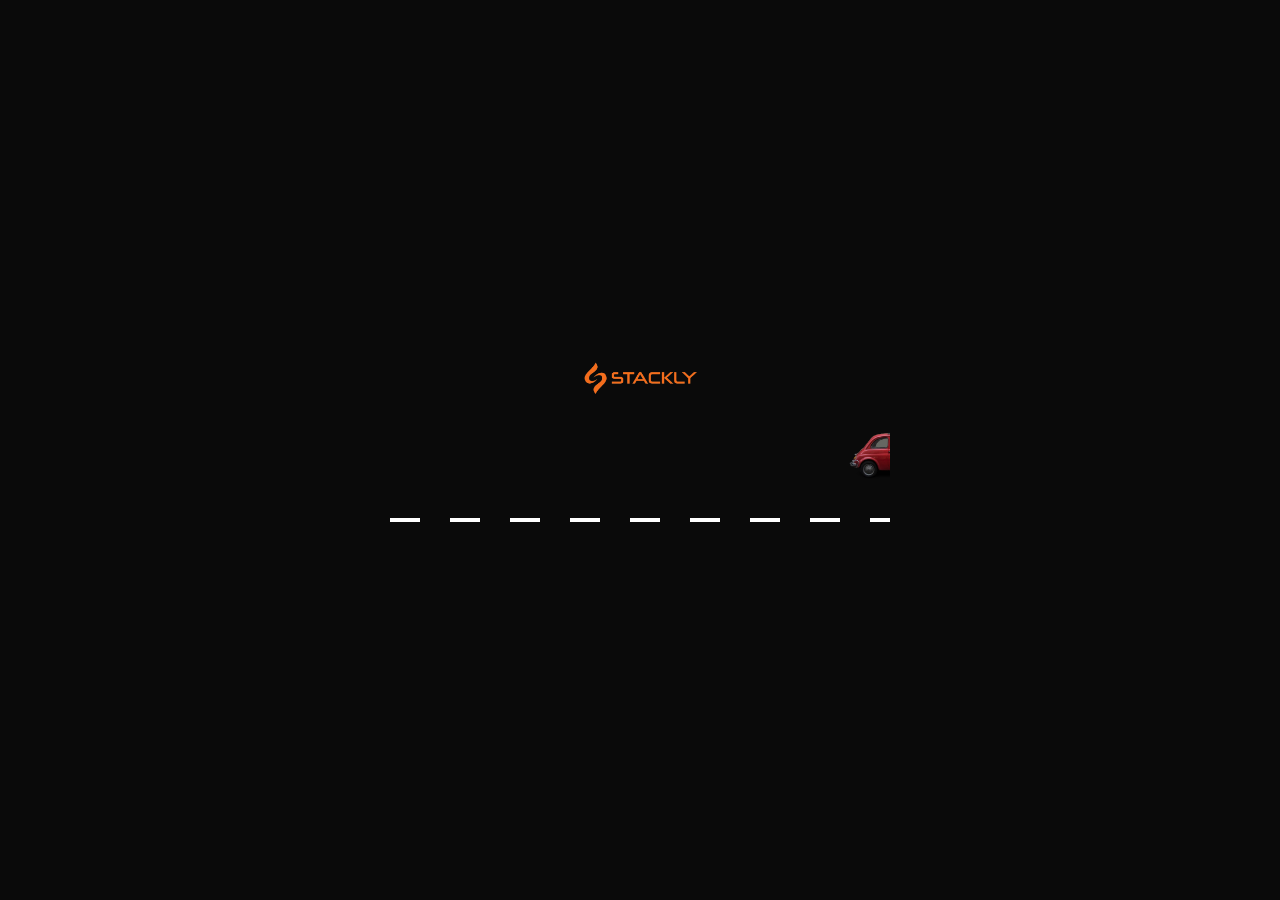
==== commit 0f53b7ce: "last changes" ====
--- a/index.html
+++ b/index.html
@@ -1,4 +1,4 @@
-```html
+
 <!DOCTYPE html>
 <html lang="en">
 <head>
@@ -12,6 +12,97 @@
 href="https://cdnjs.cloudflare.com/ajax/libs/font-awesome/6.5.1/css/all.min.css">
 
 </head>
+
+<div id="loader">
+
+    <div class="loader-content">
+
+        <img src="./assests/logo1.webp" alt="Logo" class="loader-logo">
+
+        <div class="road">
+
+            <div class="car">
+                <img src="./assests/dashboard.png" alt="Car">
+            </div>
+
+        </div>
+
+    </div>
+
+</div>
+
+<div id="main-content">
+
+<!-- LOGIN MODAL -->
+
+<div class="auth-modal" id="loginModal">
+
+    <div class="auth-box">
+
+        <span class="close" onclick="closeModal()">&times;</span>
+
+        <h1>Login</h1>
+
+        <form action="404.html">
+
+            <input type="email" placeholder="Email Address" required>
+
+            <input type="password" placeholder="Password" required>
+
+            <button type="submit" class="btn">
+                Login
+            </button>
+
+        </form>
+
+        <div class="auth-link">
+            Don't have an account?
+            <a href="#" onclick="switchToSignup()">
+                Sign Up
+            </a>
+        </div>
+
+    </div>
+
+</div>
+
+<!-- SIGNUP MODAL -->
+
+<div class="auth-modal" id="signupModal">
+
+    <div class="auth-box">
+
+        <span class="close" onclick="closeModal()">&times;</span>
+
+        <h1>Create Account</h1>
+
+        <form action="404.html">
+
+            <input type="text" placeholder="Full Name" required>
+
+            <input type="email" placeholder="Email Address" required>
+
+            <input type="password" placeholder="Password" required>
+
+            <input type="password" placeholder="Confirm Password" required>
+
+            <button type="submit" class="btn">
+                Register
+            </button>
+
+        </form>
+
+        <div class="auth-link">
+            Already have an account?
+            <a href="#" onclick="switchToLogin()">
+                Login
+            </a>
+        </div>
+
+    </div>
+
+</div>
+
 <body>
 
 <header>
@@ -31,6 +122,11 @@
         <a href="about.html">About</a>
         <a href="services.html">Service</a>
         <a href="contact.html">Contact</a>
+        <a href="blog.html">Blog</a>
+        <a href="car.html">Cars</a>
+        <a href="#" class="login-btn" onclick="openLogin()">Login</a>
+
+<a href="#" class="signup-btn" onclick="openSignup()">Sign Up</a>
     </nav>
 
     <a href="404.html" class="btn">Book Test Drive</a>
@@ -198,6 +294,14 @@
                         <a href="contact.html">Contact</a>
                     </li>
 
+                    <li>
+                        <a href="blog.html">Blog</a>
+                    </li>
+
+                    <li>
+                        <a href="car.html">Cars</a>
+                    </li>
+
                 </ul>
 
             </div>
@@ -247,7 +351,7 @@
         </div>
 
         <div class="footer-bottom">
-            © 2026 Velocity Motors.
+            © 2026 Automative Motors.
             All Rights Reserved.
         </div>
 
--- a/style.css
+++ b/style.css
@@ -1852,4 +1852,1089 @@
         transform:translateY(0);
         filter:blur(0);
     }
-}+}
+
+/* ==========================
+   BLOG SECTION
+========================== */
+
+.blog{
+    padding:120px 8%;
+    overflow:hidden;
+}
+
+.blog .row{
+    display:flex;
+    gap:30px;
+    align-items:flex-start;
+}
+
+.col-lg-9{
+    flex:3;
+}
+
+.col-lg-3{
+    flex:1;
+}
+
+/* ==========================
+   BLOG GRID
+========================== */
+
+.col-lg-9 .row{
+    display:grid;
+    grid-template-columns:repeat(auto-fit,minmax(320px,1fr));
+    gap:30px;
+}
+
+/* ==========================
+   BLOG CARD
+========================== */
+
+.blog__item{
+    background:rgba(255,255,255,.05);
+    backdrop-filter:blur(15px);
+
+    border:1px solid rgba(255,255,255,.08);
+
+    border-radius:20px;
+    overflow:hidden;
+
+    transition:.4s;
+
+    opacity:0;
+    transform:translateY(100px);
+
+    animation:blogShow 1s ease forwards;
+}
+
+/* Animation Delay */
+
+.blog__item:nth-child(1){animation-delay:.2s;}
+.blog__item:nth-child(2){animation-delay:.4s;}
+.blog__item:nth-child(3){animation-delay:.6s;}
+.blog__item:nth-child(4){animation-delay:.8s;}
+.blog__item:nth-child(5){animation-delay:1s;}
+.blog__item:nth-child(6){animation-delay:1.2s;}
+
+.blog__item:hover{
+    transform:translateY(-10px);
+    box-shadow:0 15px 40px rgba(255,77,0,.25);
+}
+
+/* ==========================
+   IMAGE
+========================== */
+
+.blog__item img{
+    width:100%;
+    height:240px;
+    object-fit:cover;
+    transition:.6s;
+}
+
+.blog__item:hover img{
+    transform:scale(1.08);
+}
+
+/* ==========================
+   INFO BAR
+========================== */
+
+.blog__item ul{
+    list-style:none;
+    display:flex;
+    flex-wrap:wrap;
+    gap:10px;
+
+    padding:15px 20px;
+
+    background:#111;
+}
+
+.blog__item ul li{
+    font-size:13px;
+    color:#aaa;
+}
+
+/* ==========================
+   TEXT
+========================== */
+
+.blog__item__text{
+    padding:25px;
+}
+
+.blog__item__text h5{
+    margin-bottom:15px;
+}
+
+.blog__item__text h5 a{
+    color:#fff;
+    text-decoration:none;
+    font-size:22px;
+    transition:.3s;
+}
+
+.blog__item:hover h5 a{
+    color:#ff4d00;
+}
+
+.blog__item__text p{
+    color:#ccc;
+    line-height:1.8;
+}
+
+/* ==========================
+   SIDEBAR
+========================== */
+
+.blog__sidebar{
+    background:rgba(255,255,255,.05);
+    backdrop-filter:blur(15px);
+
+    border:1px solid rgba(255,255,255,.08);
+
+    border-radius:20px;
+
+    padding:30px;
+
+    opacity:0;
+    transform:translateX(100px);
+
+    animation:sidebarShow 1.2s ease forwards;
+    animation-delay:.8s;
+}
+
+.blog__sidebar h4{
+    color:#fff;
+    margin-bottom:20px;
+}
+
+/* Search */
+
+.blog__sidebar__search{
+    display:flex;
+    gap:10px;
+    margin-bottom:30px;
+}
+
+.blog__sidebar__search input{
+    flex:1;
+    padding:12px;
+    border:none;
+    outline:none;
+    border-radius:10px;
+}
+
+.blog__sidebar__search button{
+    width:50px;
+    border:none;
+    border-radius:10px;
+    background:#ff4d00;
+    color:#fff;
+    cursor:pointer;
+}
+
+/* Categories */
+
+.blog__sidebar__categories{
+    margin-bottom:30px;
+}
+
+.blog__sidebar__categories ul{
+    list-style:none;
+}
+
+.blog__sidebar__categories li{
+    margin-bottom:12px;
+}
+
+.blog__sidebar__categories a{
+    color:#ccc;
+    text-decoration:none;
+    transition:.3s;
+}
+
+.blog__sidebar__categories a:hover{
+    color:#ff4d00;
+    padding-left:5px;
+}
+
+/* Tags */
+
+.blog__sidebar__tag{
+    margin-bottom:30px;
+}
+
+.blog__sidebar__tag a{
+    display:inline-block;
+
+    padding:8px 15px;
+
+    margin:5px;
+
+    border-radius:20px;
+
+    background:#1a1a1a;
+
+    color:#fff;
+    text-decoration:none;
+
+    transition:.3s;
+}
+
+.blog__sidebar__tag a:hover{
+    background:#ff4d00;
+}
+
+/* Newsletter */
+
+.blog__sidebar__newslatter p{
+    color:#bbb;
+    margin-bottom:15px;
+}
+
+.blog__sidebar__newslatter input{
+    width:100%;
+    padding:12px;
+
+    border:none;
+    border-radius:10px;
+
+    margin-bottom:15px;
+}
+
+.blog__sidebar__newslatter button{
+    width:100%;
+
+    padding:12px;
+
+    border:none;
+    border-radius:10px;
+
+    background:#ff4d00;
+
+    color:white;
+    cursor:pointer;
+}
+
+/* ==========================
+   ANIMATION
+========================== */
+
+@keyframes blogShow{
+
+    from{
+        opacity:0;
+        transform:translateY(100px);
+        filter:blur(10px);
+    }
+
+    to{
+        opacity:1;
+        transform:translateY(0);
+        filter:blur(0);
+    }
+}
+
+@keyframes sidebarShow{
+
+    from{
+        opacity:0;
+        transform:translateX(100px);
+        filter:blur(10px);
+    }
+
+    to{
+        opacity:1;
+        transform:translateX(0);
+        filter:blur(0);
+    }
+}
+
+/* ==========================
+   MOBILE
+========================== */
+
+@media(max-width:992px){
+
+    .blog .row{
+        flex-direction:column;
+    }
+
+    .col-lg-3{
+        width:100%;
+    }
+}
+
+@media(max-width:768px){
+
+    .blog{
+        padding:100px 5%;
+    }
+
+    .col-lg-9 .row{
+        grid-template-columns:1fr;
+    }
+
+    .blog__item img{
+        height:220px;
+    }
+}
+
+
+/* =========================
+   CARS SECTION
+========================= */
+
+.cars-section{
+    padding:140px 8% 100px;
+    overflow:hidden;
+}
+
+.section-title{
+    text-align:center;
+    margin-bottom:60px;
+}
+
+.section-title h1{
+    font-size:60px;
+    color:#fff;
+    margin-bottom:20px;
+}
+
+.section-title p{
+    max-width:700px;
+    margin:auto;
+    color:#bbb;
+    line-height:1.8;
+}
+
+/* =========================
+   GRID
+========================= */
+
+.cars-grid{
+    display:grid;
+    grid-template-columns:repeat(auto-fit,minmax(320px,1fr));
+    gap:30px;
+}
+
+/* =========================
+   CARD
+========================= */
+
+.car-card{
+
+    background:rgba(255,255,255,.05);
+
+    backdrop-filter:blur(20px);
+
+    border:1px solid rgba(255,255,255,.08);
+
+    border-radius:20px;
+
+    overflow:hidden;
+
+    transition:.5s;
+
+    opacity:0;
+
+    transform:translateY(120px);
+
+    animation:carFadeIn 1s ease forwards;
+}
+
+/* Delay */
+
+.car-card:nth-child(1){animation-delay:.2s;}
+.car-card:nth-child(2){animation-delay:.4s;}
+.car-card:nth-child(3){animation-delay:.6s;}
+.car-card:nth-child(4){animation-delay:.8s;}
+.car-card:nth-child(5){animation-delay:1s;}
+.car-card:nth-child(6){animation-delay:1.2s;}
+
+.car-card:hover{
+    transform:translateY(-10px);
+    box-shadow:0 15px 40px rgba(255,77,0,.25);
+}
+
+/* =========================
+   IMAGE
+========================= */
+
+.car-card img{
+    width:100%;
+    height:240px;
+    object-fit:cover;
+    transition:.6s;
+}
+
+.car-card:hover img{
+    transform:scale(1.08);
+}
+
+/* =========================
+   CONTENT
+========================= */
+
+.car-content{
+    padding:25px;
+}
+
+.car-year{
+
+    display:inline-block;
+
+    background:#ff4d00;
+
+    color:white;
+
+    padding:6px 15px;
+
+    border-radius:20px;
+
+    margin-bottom:15px;
+
+    font-size:14px;
+}
+
+.car-content h3{
+    font-size:24px;
+    color:#fff;
+    margin-bottom:15px;
+}
+
+.car-content ul{
+    list-style:none;
+
+    display:flex;
+    justify-content:space-between;
+
+    margin-top:15px;
+    margin-bottom:20px;
+}
+
+.car-content ul li{
+    color:#bbb;
+    font-size:14px;
+}
+
+.car-price{
+    font-size:28px;
+    font-weight:700;
+    color:#ff4d00;
+}
+
+/* =========================
+   ANIMATION
+========================= */
+
+@keyframes carFadeIn{
+
+    from{
+        opacity:0;
+        transform:translateY(120px);
+        filter:blur(10px);
+    }
+
+    to{
+        opacity:1;
+        transform:translateY(0);
+        filter:blur(0);
+    }
+}
+
+/* =========================
+   MOBILE
+========================= */
+
+@media(max-width:768px){
+
+    .section-title h1{
+        font-size:40px;
+    }
+
+    .cars-grid{
+        grid-template-columns:1fr;
+    }
+
+    .car-content ul{
+        flex-direction:column;
+        gap:10px;
+    }
+}
+
+.car-content ul{
+    display:flex;
+    justify-content:space-between;
+    gap:10px;
+    margin:20px 0;
+    padding:0;
+}
+
+.car-content ul li{
+
+    list-style:none;
+
+    flex:1;
+
+    text-align:center;
+
+    background:rgba(255,255,255,.06);
+
+    border:1px solid rgba(255,255,255,.08);
+
+    backdrop-filter:blur(10px);
+
+    padding:12px 10px;
+
+    border-radius:12px;
+
+    color:#ddd;
+
+    font-size:14px;
+
+    font-weight:500;
+
+    transition:.4s ease;
+}
+
+.car-content ul li:hover{
+
+    background:#ff4d00;
+
+    color:#fff;
+
+    transform:translateY(-5px);
+
+    box-shadow:0 10px 25px rgba(255,77,0,.3);
+}
+
+.car-content ul li span{
+
+    display:block;
+
+    font-size:18px;
+
+    font-weight:700;
+
+    color:#ff4d00;
+
+    margin-bottom:5px;
+
+    transition:.4s;
+}
+
+.car-content ul li:hover span{
+    color:#fff;
+}
+
+.auth-modal{
+    position:fixed;
+    inset:0;
+    background:rgba(0,0,0,.8);
+    backdrop-filter:blur(8px);
+    display:none;
+    justify-content:center;
+    align-items:center;
+    z-index:99999;
+}
+
+.auth-modal.active{
+    display:flex;
+}
+
+.close{
+    position:absolute;
+    top:15px;
+    right:20px;
+    color:white;
+    font-size:30px;
+    cursor:pointer;
+}
+
+.auth-box{
+    position:relative;
+}
+
+/* =========================
+   AUTH MODAL
+========================= */
+
+.auth-modal{
+    position:fixed;
+    inset:0;
+
+    background:rgba(0,0,0,.75);
+
+    backdrop-filter:blur(12px);
+
+    display:none;
+
+    justify-content:center;
+    align-items:center;
+
+    z-index:99999;
+
+    overflow:hidden;
+}
+
+.auth-modal.active{
+    display:flex;
+}
+
+/* =========================
+   AUTH BOX
+========================= */
+
+.auth-box{
+
+    position:relative;
+
+    width:90%;
+    max-width:450px;
+
+    background:rgba(255,255,255,.06);
+
+    backdrop-filter:blur(25px);
+
+    border:1px solid rgba(255,255,255,.12);
+
+    border-radius:25px;
+
+    padding:40px;
+
+    text-align:center;
+
+    box-shadow:
+    0 15px 50px rgba(0,0,0,.4);
+
+    animation:popupShow .6s ease forwards;
+}
+
+/* Glow Effect */
+
+.auth-box::before{
+    content:"";
+
+    position:absolute;
+
+    width:250px;
+    height:250px;
+
+    background:#ff4d00;
+
+    filter:blur(120px);
+
+    opacity:.18;
+
+    top:-100px;
+    left:-100px;
+
+    z-index:-1;
+}
+
+.auth-box::after{
+    content:"";
+
+    position:absolute;
+
+    width:250px;
+    height:250px;
+
+    background:#2563eb;
+
+    filter:blur(120px);
+
+    opacity:.15;
+
+    bottom:-100px;
+    right:-100px;
+
+    z-index:-1;
+}
+
+/* =========================
+   HEADING
+========================= */
+
+.auth-box h1{
+    font-size:38px;
+    margin-bottom:25px;
+    color:#fff;
+}
+
+/* =========================
+   INPUTS
+========================= */
+
+.auth-box input{
+
+    width:100%;
+
+    padding:15px 18px;
+
+    margin-bottom:15px;
+
+    border:none;
+
+    outline:none;
+
+    border-radius:12px;
+
+    background:rgba(255,255,255,.08);
+
+    border:1px solid rgba(255,255,255,.08);
+
+    color:white;
+
+    font-size:15px;
+
+    transition:.4s;
+}
+
+.auth-box input::placeholder{
+    color:#ccc;
+}
+
+.auth-box input:focus{
+
+    border:1px solid #ff4d00;
+
+    box-shadow:
+    0 0 15px rgba(255,77,0,.3);
+}
+
+/* =========================
+   BUTTON
+========================= */
+
+.auth-box .btn{
+
+    width:100%;
+
+    margin-top:10px;
+
+    padding:14px;
+
+    border:none;
+
+    border-radius:30px;
+
+    background:#ff4d00;
+
+    color:white;
+
+    font-size:16px;
+
+    font-weight:600;
+
+    cursor:pointer;
+
+    transition:.4s;
+}
+
+.auth-box .btn:hover{
+
+    transform:translateY(-3px);
+
+    box-shadow:
+    0 10px 25px rgba(255,77,0,.35);
+}
+
+/* =========================
+   LINK
+========================= */
+
+.auth-link{
+    margin-top:20px;
+    color:#ccc;
+}
+
+.auth-link a{
+
+    color:#ff4d00;
+
+    text-decoration:none;
+
+    font-weight:600;
+
+    transition:.3s;
+}
+
+.auth-link a:hover{
+    color:white;
+}
+
+/* =========================
+   CLOSE BUTTON
+========================= */
+
+.close{
+
+    position:absolute;
+
+    top:15px;
+    right:20px;
+
+    color:white;
+
+    font-size:30px;
+
+    cursor:pointer;
+
+    transition:.3s;
+}
+
+.close:hover{
+
+    color:#ff4d00;
+
+    transform:rotate(90deg);
+}
+
+/* =========================
+   ANIMATION
+========================= */
+
+@keyframes popupShow{
+
+    0%{
+        opacity:0;
+        transform:scale(.6) translateY(80px);
+        filter:blur(10px);
+    }
+
+    100%{
+        opacity:1;
+        transform:scale(1) translateY(0);
+        filter:blur(0);
+    }
+}
+
+/* Login Button */
+
+.login-btn{
+    padding:10px 22px !important;
+    border:2px solid #ff4d00;
+    border-radius:30px;
+    color:#fff !important;
+    text-decoration:none;
+    font-weight:600;
+    transition:.4s;
+    margin-left:15px;
+}
+
+.login-btn:hover{
+    background:#ff4d00;
+    transform:translateY(-3px);
+    box-shadow:0 8px 20px rgba(255,77,0,.35);
+}
+
+/* Sign Up Button */
+
+.signup-btn{
+    padding:10px 22px !important;
+    background:#ff4d00;
+    border:2px solid #ff4d00;
+    border-radius:30px;
+    color:#fff !important;
+    text-decoration:none;
+    font-weight:600;
+    margin-left:10px;
+    transition:.4s;
+}
+
+.signup-btn:hover{
+    background:#ff6a2a;
+    border-color:#ff6a2a;
+    transform:translateY(-3px);
+    box-shadow:0 8px 20px rgba(255,77,0,.4);
+}
+
+@media(max-width:768px){
+
+    .login-btn,
+    .signup-btn{
+        display:inline-block;
+        margin:10px auto;
+        width:180px;
+        text-align:center;
+    }
+
+}
+
+/* ==========================
+   LOADER
+========================== */
+
+#loader{
+    position:fixed;
+    top:0;
+    left:0;
+    width:100%;
+    height:100vh;
+
+    background:#0a0a0a;
+
+    display:flex;
+    justify-content:center;
+    align-items:center;
+
+    z-index:999999;
+}
+
+.loader-content{
+    text-align:center;
+}
+
+.loader-logo{
+    width:120px;
+    margin-bottom:20px;
+}
+
+.loader-content h2{
+    color:#fff;
+    letter-spacing:4px;
+    margin-bottom:40px;
+}
+
+
+/* ==========================
+   CAR
+========================== */
+
+.car{
+    position:absolute;
+
+    left:-120px;
+
+    top:-40px;
+
+    animation:carRun 3s linear forwards;
+}
+
+.car img{
+    width:120px;
+    height:auto;
+}
+
+/* ==========================
+   MAIN CONTENT
+========================== */
+
+#main-content{
+    display:none;
+}
+
+/* ==========================
+   ANIMATION
+========================== */
+
+@keyframes carRun{
+
+    from{
+        left:-120px;
+    }
+
+    to{
+        left:420px;
+    }
+}
+
+@keyframes roadMove{
+
+    from{
+        transform:translateX(0);
+    }
+
+    to{
+        transform:translateX(-40px);
+    }
+}
+
+.road{
+    width:500px;
+    height:120px;
+    position:relative;
+    margin:auto;
+    overflow:hidden;
+}
+
+/* Road Line */
+
+.road::before{
+    content:"";
+    position:absolute;
+    left:0;
+    bottom:20px;
+
+    width:200%;
+    height:4px;
+
+    background:repeating-linear-gradient(
+        to right,
+        #fff 0 30px,
+        transparent 30px 60px
+    );
+
+    animation:roadMove .5s linear infinite;
+}
+
+/* Car */
+
+.car{
+    position:absolute;
+
+    left:-200px;
+
+    bottom:28px; /* 👈 line mela car */
+
+    animation:carRun 3s linear forwards;
+
+    z-index:10;
+}
+
+.car img{
+    width:180px;
+    height:auto;
+}
+
+.car{
+    bottom:40px;
+}
+
+/* Mobile Loader */
+
+@media (max-width:768px){
+
+    .road{
+        width:280px;
+        height:35px;
+    }
+
+    .car img{
+        width:120px;
+    }
+
+    .loader-logo{
+        width:90px;
+    }
+
+    .loader-content h2{
+        font-size:18px;
+        letter-spacing:2px;
+    }
+
+    @keyframes carRun{
+        from{
+            left:-120px;
+        }
+        to{
+            left:300px;
+        }
+    }
+}
+
